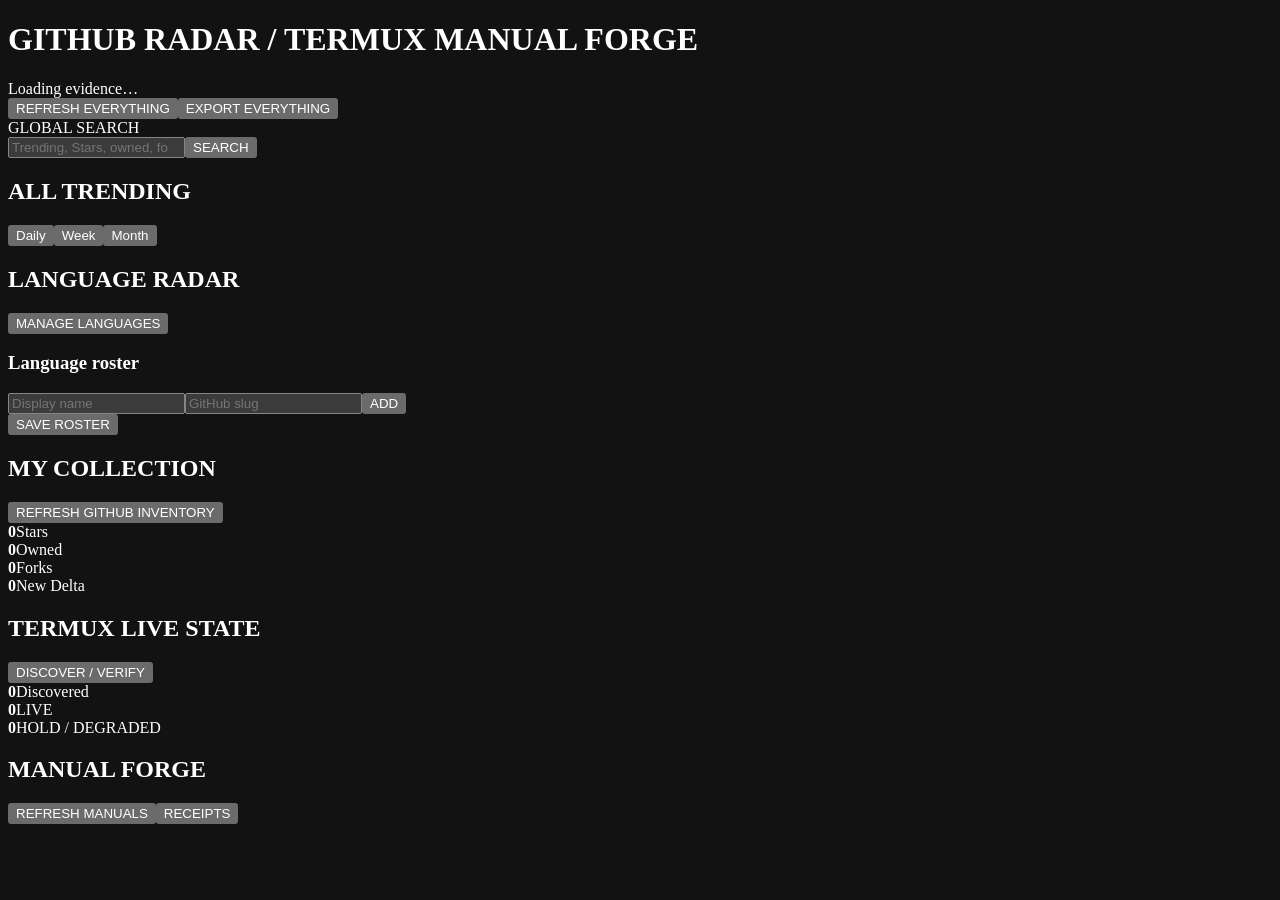
==== static/index.html @ 151405d3 "feat: add phone-first one-screen Radar and Manual Forge GUI" ====
<!doctype html>
<html lang="en">
<head>
<meta charset="utf-8">
<meta name="viewport" content="width=device-width,initial-scale=1,viewport-fit=cover">
<meta name="color-scheme" content="dark">
<title>GitHub Radar / Termux Manual Forge</title>
<link rel="stylesheet" href="/styles.css">
</head>
<body>
<header class="topbar">
  <div><h1>GITHUB RADAR / TERMUX MANUAL FORGE</h1><div id="healthline" class="healthline">Loading evidence…</div></div>
  <div class="toolbar"><button id="refreshAll" class="primary">REFRESH EVERYTHING</button><button id="exportAll" class="primary">EXPORT EVERYTHING</button></div>
</header>
<main>
  <section class="searchbar panel"><label for="globalSearch">GLOBAL SEARCH</label><div class="searchrow"><input id="globalSearch" type="search" autocomplete="off" placeholder="Trending, Stars, owned, forks, runtime, receipts, languages, topics, README findings"><button id="searchBtn">SEARCH</button></div><div id="searchResults" class="results"></div></section>
  <section class="panel" id="trendingPanel">
    <div class="panelhead"><h2>ALL TRENDING</h2><div class="seg" role="group" aria-label="Trending period"><button data-period="daily" class="active">Daily</button><button data-period="weekly">Week</button><button data-period="monthly">Month</button></div></div>
    <div id="trendSource" class="source"></div><div id="allTrending" class="cards"></div>
  </section>
  <section class="panel" id="languagePanel">
    <div class="panelhead"><h2>LANGUAGE RADAR</h2><button id="manageLang">MANAGE LANGUAGES</button></div>
    <div id="languageChips" class="chips"></div><div id="languageTrending" class="cards"></div>
    <div id="languageEditor" class="editor hidden"><h3>Language roster</h3><div id="languageRows"></div><div class="searchrow"><input id="newLangName" placeholder="Display name"><input id="newLangSlug" placeholder="GitHub slug"><button id="addLang">ADD</button></div><button id="saveLang">SAVE ROSTER</button></div>
  </section>
  <section class="panel" id="collectionPanel">
    <div class="panelhead"><h2>MY COLLECTION</h2><button id="githubPull">REFRESH GITHUB INVENTORY</button></div>
    <div class="metrics"><div><b id="starsCount">0</b><span>Stars</span></div><div><b id="ownedCount">0</b><span>Owned</span></div><div><b id="forkCount">0</b><span>Forks</span></div><div><b id="deltaCount">0</b><span>New Delta</span></div></div>
    <div id="deltas" class="eventlist"></div>
  </section>
  <section class="panel" id="runtimePanel">
    <div class="panelhead"><h2>TERMUX LIVE STATE</h2><button id="discoverRuntime">DISCOVER / VERIFY</button></div>
    <div class="metrics"><div><b id="runtimeCount">0</b><span>Discovered</span></div><div><b id="liveCount">0</b><span>LIVE</span></div><div><b id="holdCount">0</b><span>HOLD / DEGRADED</span></div></div>
    <div id="runtimeCards" class="cards"></div>
  </section>
  <section class="panel" id="manualPanel">
    <div class="panelhead"><h2>MANUAL FORGE</h2><div><button id="generateManuals">REFRESH MANUALS</button><button id="showReceipts">RECEIPTS</button></div></div>
    <div id="manualCards" class="cards compact"></div><div id="receiptView" class="results hidden"></div>
  </section>
</main>
<div id="toast" role="status" aria-live="polite"></div>
<script src="/app.js"></script>
</body></html>
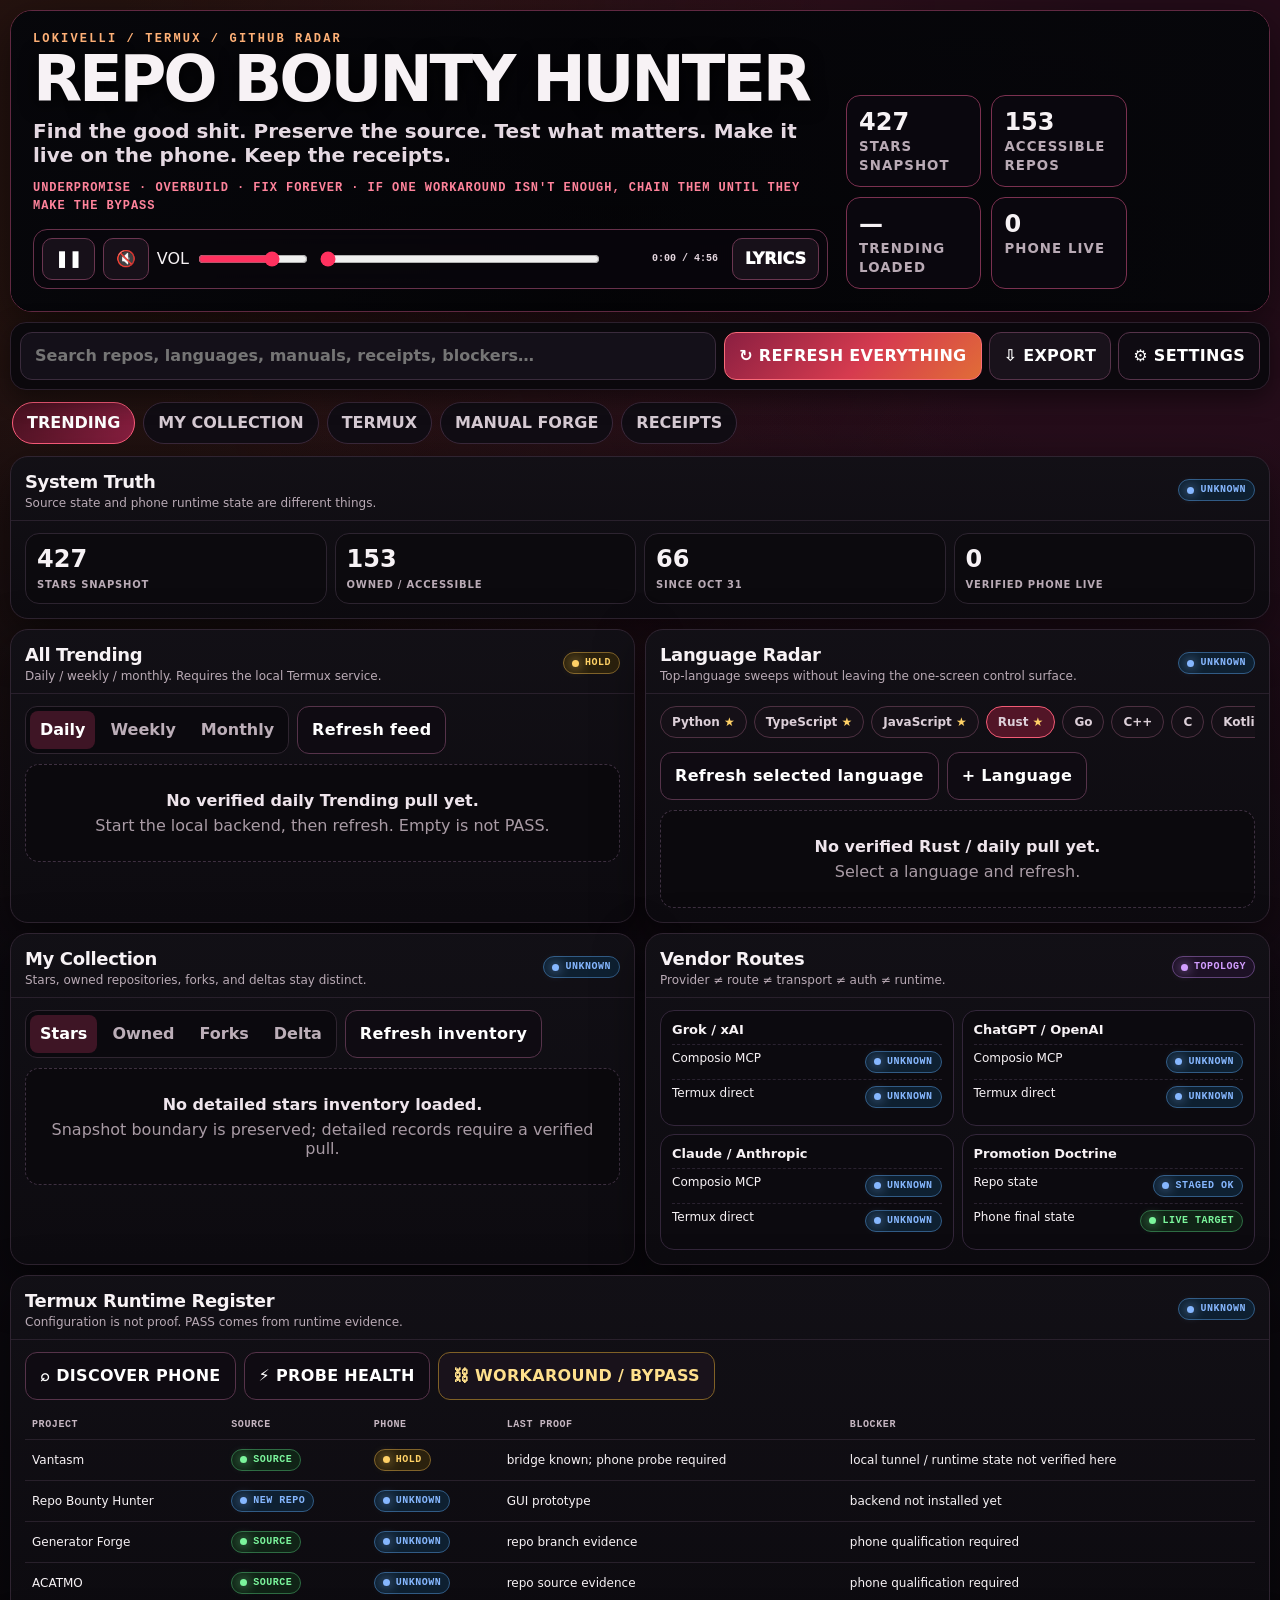
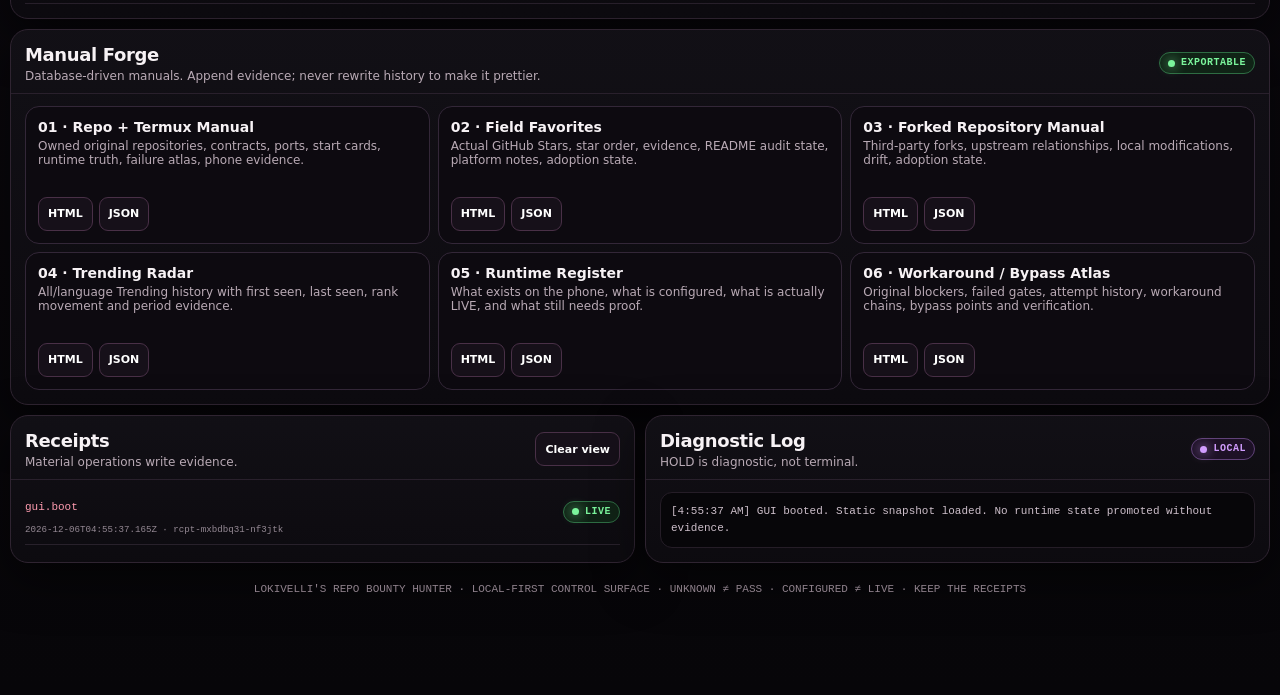
==== commit d6b0988e: "Use canonical Repo Bounty Hunter GUI v0.2 frontend" ====
--- a/static/index.html
+++ b/static/index.html
@@ -3,41 +3,1465 @@
 <head>
 <meta charset="utf-8">
 <meta name="viewport" content="width=device-width,initial-scale=1,viewport-fit=cover">
-<meta name="color-scheme" content="dark">
-<title>GitHub Radar / Termux Manual Forge</title>
-<link rel="stylesheet" href="/styles.css">
+<meta name="theme-color" content="#09070c">
+<title>Lokivelli's Repo Bounty Hunter</title>
+<style>
+:root{
+  --bg:#08070a;
+  --bg2:#0f0b12;
+  --panel:#111017ee;
+  --panel2:#17121c;
+  --line:#3b253c;
+  --line2:#6b2d44;
+  --text:#f7f2f5;
+  --muted:#b9aab5;
+  --accent:#ff315f;
+  --accent2:#ff6b2d;
+  --accent3:#b85cff;
+  --good:#7bf59c;
+  --hold:#ffd166;
+  --bad:#ff5678;
+  --unknown:#86b7ff;
+  --copper:#d6844d;
+  --shadow:0 16px 48px #0008;
+  --radius:18px;
+  --tap:48px;
+  --font:Inter,ui-sans-serif,system-ui,-apple-system,BlinkMacSystemFont,"Segoe UI",sans-serif;
+  --mono:"SFMono-Regular",Consolas,"Liberation Mono",monospace;
+}
+*{box-sizing:border-box}
+html{background:var(--bg);color:var(--text);font-family:var(--font)}
+body{margin:0;background:
+  radial-gradient(circle at 90% 5%,#5d183655 0 14%,transparent 42%),
+  radial-gradient(circle at 10% 0%,#5e2b1855 0 12%,transparent 38%),
+  linear-gradient(180deg,#07060a,#0c090f 40%,#070609);
+  min-height:100vh}
+button,input,select,textarea{font:inherit}
+button{cursor:pointer}
+button:focus-visible,input:focus-visible,select:focus-visible,textarea:focus-visible{outline:3px solid #fff8;outline-offset:2px}
+a{color:inherit}
+.shell{max-width:1660px;margin:0 auto;padding:10px 10px 80px}
+.hero{
+  position:relative;overflow:hidden;border:1px solid #612942;border-radius:22px;
+  min-height:215px;background:#0b070c;box-shadow:var(--shadow);isolation:isolate
+}
+.hero::before{content:"";position:absolute;inset:0;background-image:url("[data-uri]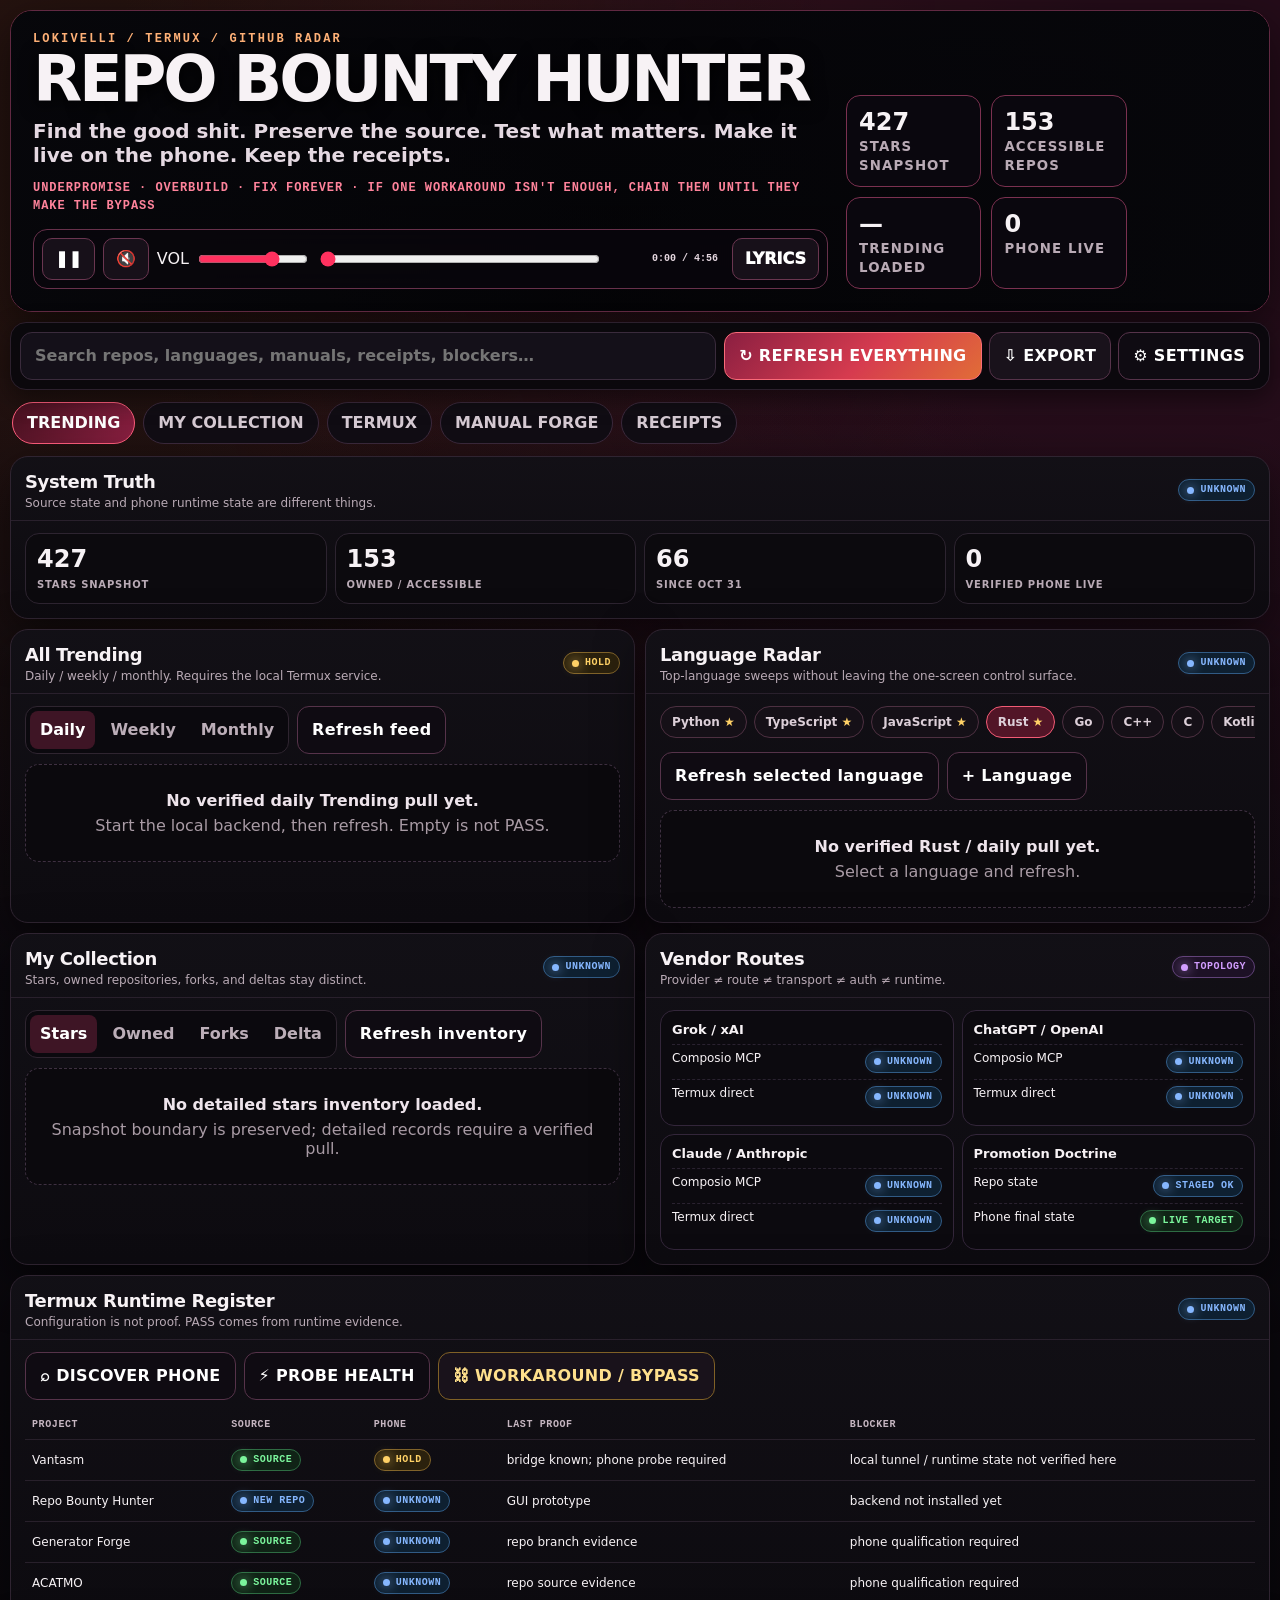
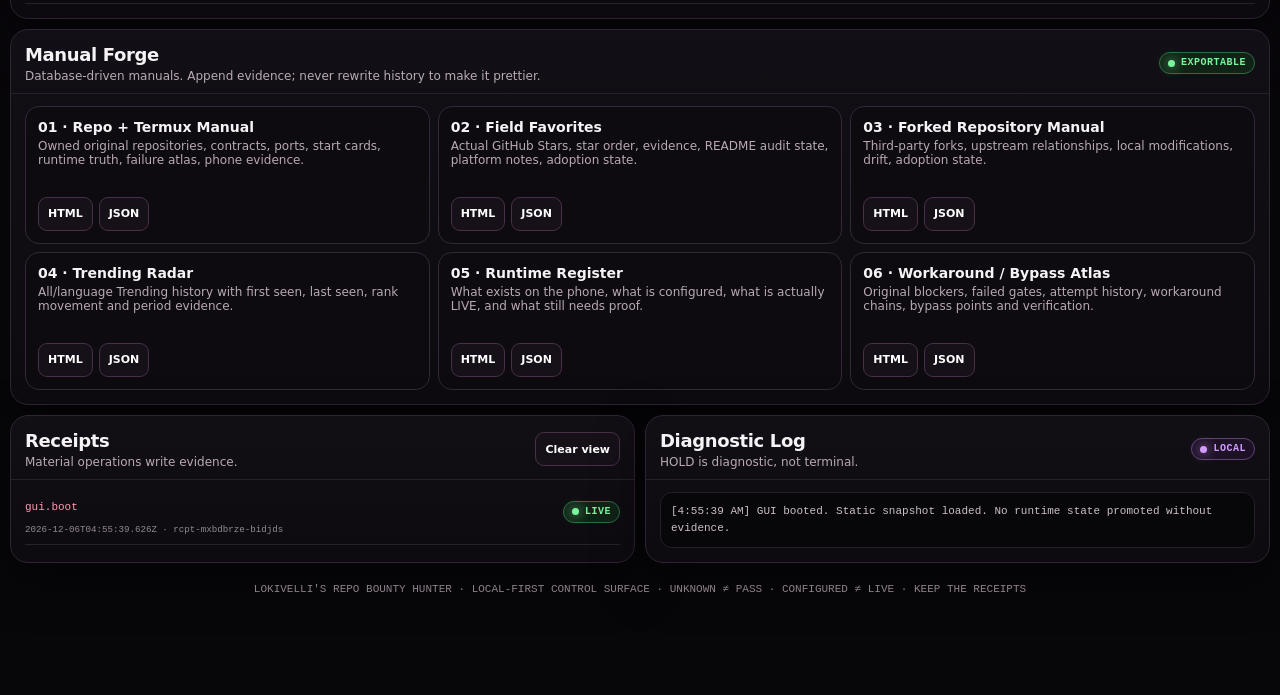
==== commit 99923f93: "Restore exact canonical Repo Bounty Hunter GUI v0.2 HTML" ====
--- a/static/index.html
+++ b/static/index.html
@@ -997,7 +997,8 @@
     if(token && path.startsWith("/github-direct/")) headers.Authorization=`Bearer ${token}`;
     const r=await fetch(api(path),{...opts,headers});
     const text=await r.text();
-    let data={};    try{data=JSON.parse(text)}catch{data={raw:text}};
+    let data={};
+    try{data=JSON.parse(text)}catch{data={raw:text}};
     if(!r.ok) throw new Error(data.error||data.detail||`${r.status} ${r.statusText}`);
     return data;
   }
